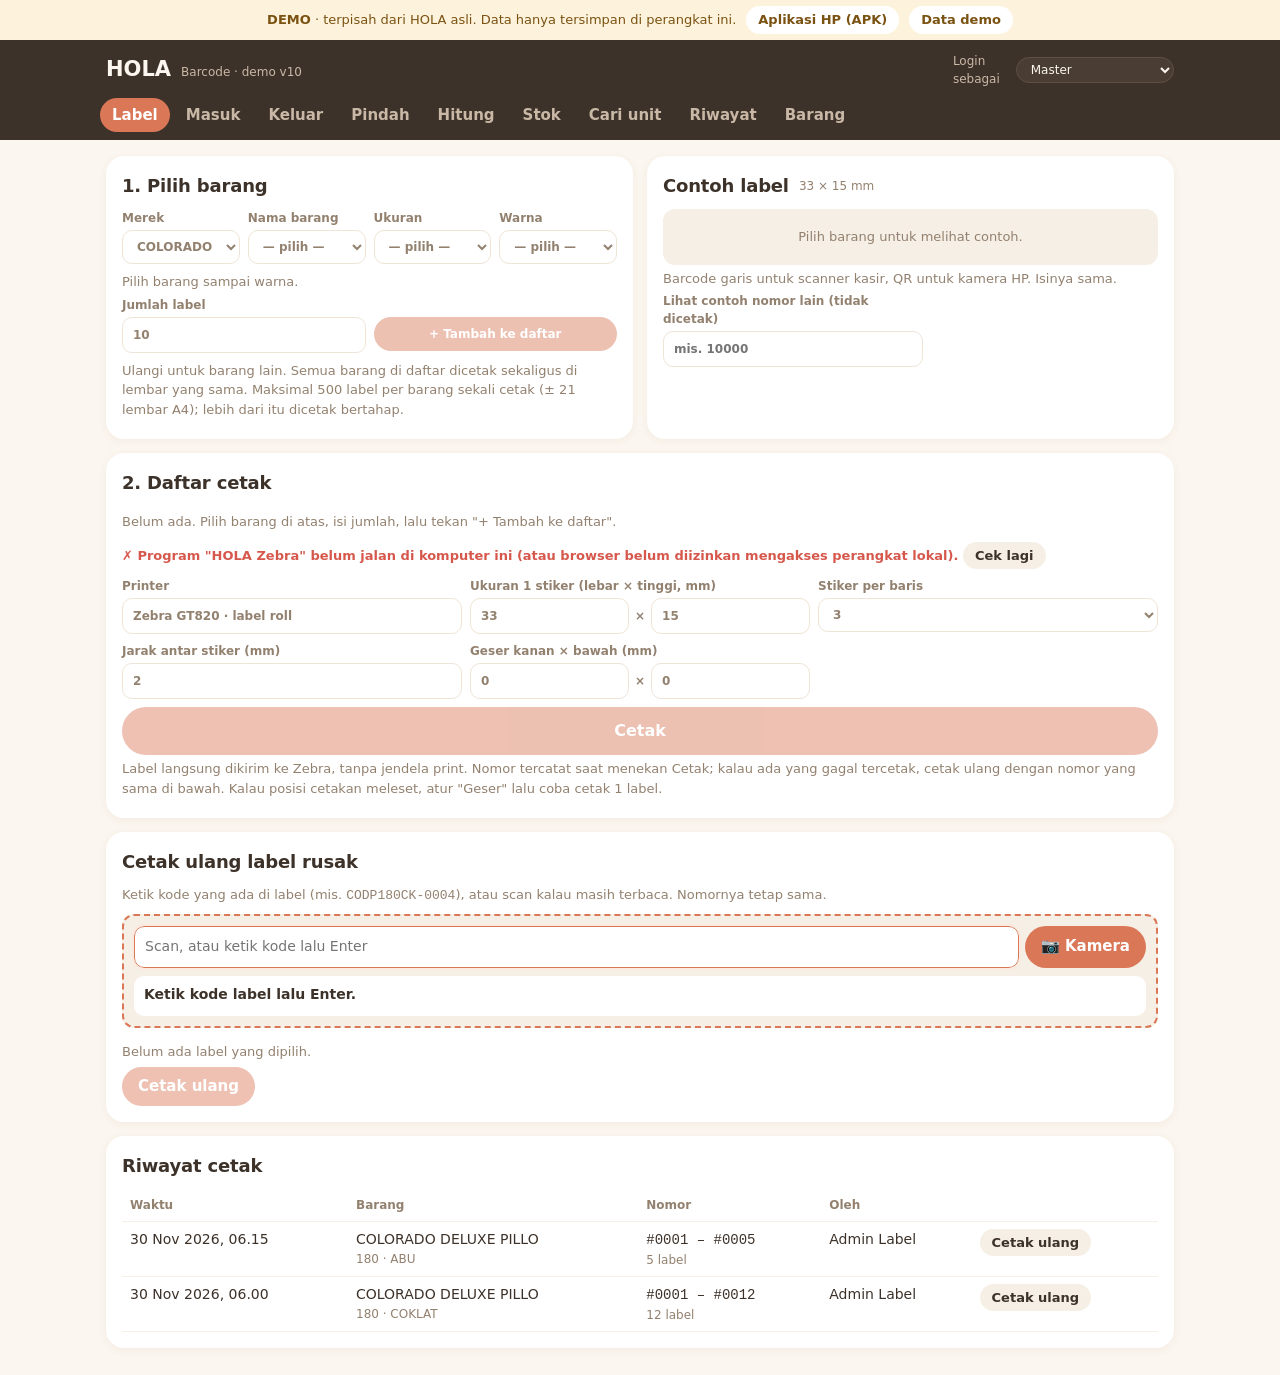
==== docs/demo-barcode/index.html @ 38157b5c "demo-barcode: index.html" ====
﻿<!doctype html>
<html lang="id">
<head>
<meta charset="utf-8">
<meta name="viewport" content="width=device-width, initial-scale=1">
<meta name="theme-color" content="#3D3229">
<title>HOLA Demo Barcode</title>
<link rel="icon" href="icons/icon-192.png">
<meta http-equiv="Cache-Control" content="no-cache">
<link rel="stylesheet" href="styles.css?v=10">
<style id="gayaHalaman"></style>
</head>
<body>
  <div class="demo-bar">
    <span><b>DEMO</b> · terpisah dari HOLA asli. Data hanya tersimpan di perangkat ini.</span>
    <a class="btn sm light" id="lnkApk" href="HOLA-Demo-Barcode.apk" style="text-decoration:none">Aplikasi HP (APK)</a>
    <button class="btn sm light" id="btnData">Data demo</button>
  </div>

  <header class="masthead">
    <div class="masthead-in">
      <div class="brand"><b>HOLA</b><span>Barcode · demo v10</span></div>
      <label class="peran">Login sebagai
        <select id="pilihPeran"></select>
      </label>
    </div>
    <nav class="tabs" id="tabs"></nav>
  </header>

  <main id="isi"></main>

  <div id="cetak" aria-hidden="true"></div>
  <div id="toast" role="status" aria-live="polite"></div>

  <dialog id="dlg"><div id="dlgIsi"></div></dialog>

  <script src="vendor/JsBarcode.code128.min.js"></script>
  <script src="vendor/qrcode.js"></script>
  <script src="vendor/html5-qrcode.min.js"></script>
  <script src="vendor/xlsx.full.min.js"></script>
  <script src="app.js?v=10"></script>
</body>
</html>
---- docs/demo-barcode/styles.css ----
:root{
  --paper:#FBF6EF; --card:#FFFFFF; --ink:#3D3229; --pen:#D97757; --pen-soft:#FBEAE0;
  --stamp:#D6584C; --stamp-soft:#FCEAE7; --tally:#5B8A5A; --tally-soft:#E9F2E6;
  --amber:#B7791F; --amber-soft:#FDF3DC;
  --rule:#EFE4D6; --rule-soft:#F6EFE5; --muted:#93816F;
  --sans:'Nunito',system-ui,-apple-system,'Segoe UI',Roboto,sans-serif;
  --r-lg:18px; --r-md:12px; --r-pill:999px;
  --shadow:0 2px 10px rgba(96,68,44,.06);
}
*{box-sizing:border-box}
html,body{margin:0;padding:0}
body{background:var(--paper);color:var(--ink);font-family:var(--sans);font-size:15px;line-height:1.5;-webkit-text-size-adjust:100%}
button,input,select,textarea{font:inherit;color:inherit}
h1,h2,h3{margin:0;font-weight:800;letter-spacing:-.01em}
h2{font-size:18px} h3{font-size:15px}
[hidden]{display:none !important}

.demo-bar{background:var(--amber-soft);color:#7A5212;font-size:13px;padding:6px 16px;display:flex;gap:10px;align-items:center;justify-content:center;flex-wrap:wrap;text-align:center}
.masthead{background:var(--ink);color:#FBF6EF;position:sticky;top:0;z-index:20}
.masthead-in{max-width:1100px;margin:0 auto;padding:12px 16px 6px;display:flex;align-items:center;gap:12px;flex-wrap:wrap}
.brand{display:flex;align-items:baseline;gap:10px}
.brand b{font-size:21px;font-weight:800}
.brand span{font-size:12px;color:#C9B8A6}
.peran{margin-left:auto;font-size:12px;color:#C9B8A6;display:flex;align-items:center;gap:6px}
.peran select{background:#4A3E34;color:#FBF6EF;border:1px solid #5d4f43;border-radius:var(--r-pill);padding:4px 10px}
.tabs{max-width:1100px;margin:0 auto;padding:4px 10px 8px;display:flex;gap:4px;overflow-x:auto;scrollbar-width:none}
.tabs::-webkit-scrollbar{display:none}
.tabs button{background:none;border:0;color:#C9B8A6;padding:6px 12px;border-radius:var(--r-pill);white-space:nowrap;cursor:pointer;font-weight:700}
.tabs button.on{background:var(--pen);color:#fff}

main{max-width:1100px;margin:0 auto;padding:16px}
.card{background:var(--card);border-radius:var(--r-lg);box-shadow:var(--shadow);padding:16px;margin-bottom:14px}
.card-hd{display:flex;align-items:center;gap:10px;flex-wrap:wrap;margin-bottom:10px}
.card-hd .kanan{margin-left:auto;display:flex;gap:8px;flex-wrap:wrap}
.hint{color:var(--muted);font-size:13px;margin:4px 0}
.grid2{display:grid;gap:14px;grid-template-columns:repeat(auto-fit,minmax(min(380px,100%),1fr))}
.grid2>*{min-width:0}

label.f{display:flex;flex-direction:column;gap:3px;font-size:12px;color:var(--muted);font-weight:700;min-width:0}
input,select,textarea{background:#fff;border:1px solid var(--rule);border-radius:10px;padding:8px 10px;min-width:0;width:100%}
input:focus,select:focus,textarea:focus{outline:2px solid var(--pen-soft);border-color:var(--pen)}
.row{display:grid;gap:8px;grid-template-columns:repeat(2,minmax(0,1fr));margin-bottom:8px}
.row.c4{grid-template-columns:repeat(2,minmax(0,1fr))}
@media(min-width:620px){.row.c4{grid-template-columns:repeat(4,minmax(0,1fr))}.row.c3{grid-template-columns:repeat(3,minmax(0,1fr))}}
.row.c1{grid-template-columns:1fr}
.cek{display:flex;align-items:center;gap:6px;font-size:13px}
.cek input{width:auto}

.btn{background:var(--pen);color:#fff;border:0;border-radius:var(--r-pill);padding:8px 16px;font-weight:800;cursor:pointer;white-space:nowrap}
.btn:disabled{opacity:.45;cursor:not-allowed}
.btn.quiet{background:var(--rule-soft);color:var(--ink)}
.btn.ok{background:var(--tally)}
.btn.bad{background:var(--stamp)}
.btn.sm{padding:4px 12px;font-size:13px}
.btn.light{background:#fff;color:#7A5212}
.btn.besar{padding:12px 20px;font-size:16px;width:100%}

/* scan box */
.scan{border:2px dashed var(--rule);border-radius:var(--r-md);padding:10px;margin:8px 0;background:var(--rule-soft)}
.scan.aktif{border-color:var(--pen)}
.scan-row{display:flex;gap:6px}
.scan-in{font-family:ui-monospace,Consolas,monospace;font-size:16px;text-transform:uppercase}
.scan-in::placeholder{text-transform:none;font-family:var(--sans);font-size:14px}
.scan-status{margin-top:8px;padding:8px 10px;border-radius:10px;font-weight:700;font-size:14px;background:#fff;min-height:40px}
.scan-status.ok{background:var(--tally-soft);color:#2F5A2E}
.scan-status.bad{background:var(--stamp-soft);color:#9B2C22}
.scan-status.warn{background:var(--amber-soft);color:#7A5212}
.kamera{margin-top:8px;border-radius:var(--r-md);overflow:hidden;background:#000}
.kamera video{width:100% !important;display:block}

/* chips & lists */
.grup{border-top:1px solid var(--rule-soft);padding:8px 0}
.grup:first-child{border-top:0}
.grup-hd{display:flex;gap:8px;align-items:baseline;flex-wrap:wrap}
.grup-hd b{font-size:14px}
.grup-hd .n{margin-left:auto;font-weight:800;color:var(--pen)}
.chips{display:flex;flex-wrap:wrap;gap:4px;margin-top:4px}
.chip{display:inline-flex;align-items:center;gap:4px;background:var(--rule-soft);border-radius:var(--r-pill);padding:2px 10px;font-size:13px;font-weight:700;font-family:ui-monospace,Consolas,monospace}
.chip.ok{background:var(--tally-soft);color:#2F5A2E}
.chip.bad{background:var(--stamp-soft);color:#9B2C22}
.chip.warn{background:var(--amber-soft);color:#7A5212}
.chip button{border:0;background:none;padding:0 0 0 2px;cursor:pointer;font-weight:900;color:inherit;opacity:.6}
.kosong{color:var(--muted);font-size:13px;padding:6px 0}
.badge{display:inline-block;border-radius:var(--r-pill);padding:1px 9px;font-size:11px;font-weight:800;letter-spacing:.03em;background:var(--rule-soft)}
.b-MASUK,.b-RETUR{background:var(--tally-soft);color:#2F5A2E}
.b-KELUAR{background:var(--stamp-soft);color:#9B2C22}
.b-PINDAH{background:#E6EEF7;color:#2C4E77}
.b-DICETAK,.b-CETAK{background:var(--pen-soft);color:#9A4B2E}
.b-HITUNG{background:var(--amber-soft);color:#7A5212}

.besar-n{font-size:40px;font-weight:900;line-height:1}
.ringkas{display:flex;gap:16px;flex-wrap:wrap;align-items:flex-end;margin:6px 0 10px}
.ringkas div span{display:block;font-size:12px;color:var(--muted);font-weight:700}

.tbl-wrap{overflow-x:auto}
table{border-collapse:collapse;width:100%;font-size:14px}
th,td{text-align:left;padding:7px 8px;border-bottom:1px solid var(--rule-soft);vertical-align:top}
th{font-size:12px;color:var(--muted);font-weight:800;white-space:nowrap}
td.n,th.n{text-align:right;white-space:nowrap}
tr.klik{cursor:pointer}
tr.klik:hover td{background:var(--rule-soft)}
.sub{display:block;font-size:12px;color:var(--muted)}
.mono{font-family:ui-monospace,Consolas,monospace}

.lini{list-style:none;margin:0;padding:0}
.lini li{display:grid;grid-template-columns:auto 1fr;gap:4px 10px;padding:8px 0;border-bottom:1px solid var(--rule-soft)}
.lini li time{font-size:12px;color:var(--muted);white-space:nowrap}

.ent{border-bottom:1px solid var(--rule-soft);padding:10px 0}
.ent-hd{display:flex;gap:8px;flex-wrap:wrap;align-items:center;font-size:13px}
.ent-hd time{color:var(--muted)}

/* label preview */
.pratinjau{display:flex;justify-content:center;padding:12px;background:var(--rule-soft);border-radius:var(--r-md);overflow:auto}
.pratinjau .lbl{background:#fff;box-shadow:0 1px 6px rgba(0,0,0,.15)}

/* label itself (screen and print) */
.lbl{position:relative;overflow:hidden;color:#000;background:#fff;display:flex;flex-direction:column;font-family:Arial,Helvetica,sans-serif}
.lbl .bc svg{display:block;width:100%}
.lbl .bawah{display:flex;gap:2mm;align-items:center;flex:1;min-height:0}
.lbl .qr svg{display:block;width:100%;height:100%}
.lbl .qr{flex:none}
.lbl .teks{display:flex;flex-direction:column;min-width:0;line-height:1.1}
.lbl .nama{font-weight:700;overflow:hidden;text-overflow:ellipsis}
.lbl .no{font-weight:900;letter-spacing:.02em}
.lbl .kode{font-family:'Courier New',monospace}
.lbl.garis{outline:.2mm dashed #999;outline-offset:-.1mm}
.lbl.kosong-sel{visibility:hidden}

dialog{border:0;border-radius:var(--r-lg);padding:18px;max-width:min(560px,calc(100vw - 32px));width:100%;box-shadow:0 18px 44px rgba(61,50,41,.25)}
dialog::backdrop{background:rgba(46,37,29,.45)}
.dlg-aksi{display:flex;gap:8px;justify-content:flex-end;flex-wrap:wrap;margin-top:14px}

#toast{position:fixed;left:50%;bottom:20px;transform:translateX(-50%);background:var(--ink);color:#fff;padding:10px 18px;border-radius:var(--r-pill);font-weight:700;font-size:14px;opacity:0;transition:opacity .2s;pointer-events:none;z-index:50;max-width:calc(100vw - 32px);text-align:center}
#toast.on{opacity:1}

#cetak{display:none}
@media print{
  body{background:#fff}
  body>*:not(#cetak){display:none !important}
  #cetak{display:block}
  *{-webkit-print-color-adjust:exact;print-color-adjust:exact}
}
#cetak .lembar{width:210mm;height:296.5mm;display:grid;overflow:hidden;page-break-after:always;break-after:page}
#cetak .lembar:last-child{page-break-after:auto;break-after:auto}
#cetak .nota{display:flex;justify-content:center;page-break-after:always;break-after:page}
#cetak .nota:last-child{page-break-after:auto;break-after:auto}

@media(max-width:620px){
  main{padding:10px}
  .card{padding:12px;border-radius:14px}
  .masthead-in{padding:10px 12px 4px}
  .besar-n{font-size:34px}
}
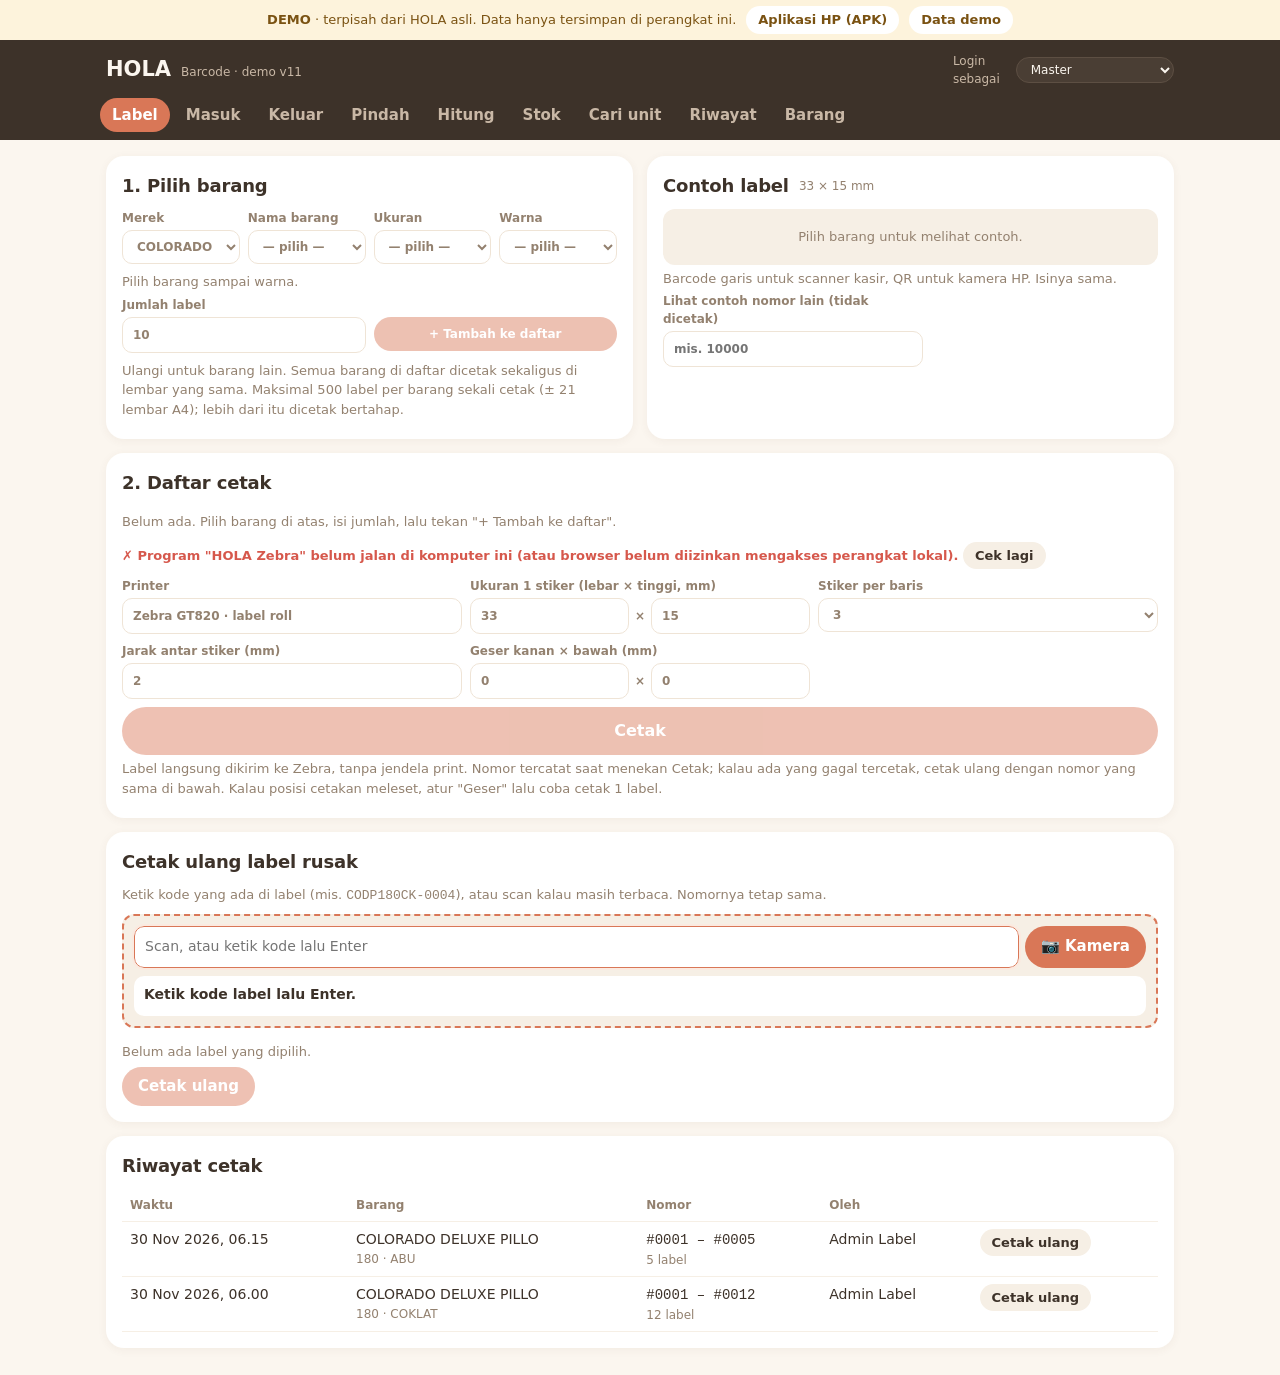
==== commit b98939bb: "demo-barcode: index.html" ====
--- a/docs/demo-barcode/index.html
+++ b/docs/demo-barcode/index.html
@@ -7,7 +7,7 @@
 <title>HOLA Demo Barcode</title>
 <link rel="icon" href="icons/icon-192.png">
 <meta http-equiv="Cache-Control" content="no-cache">
-<link rel="stylesheet" href="styles.css?v=10">
+<link rel="stylesheet" href="styles.css?v=11">
 <style id="gayaHalaman"></style>
 </head>
 <body>
@@ -19,7 +19,7 @@
 
   <header class="masthead">
     <div class="masthead-in">
-      <div class="brand"><b>HOLA</b><span>Barcode · demo v10</span></div>
+      <div class="brand"><b>HOLA</b><span>Barcode · demo v11</span></div>
       <label class="peran">Login sebagai
         <select id="pilihPeran"></select>
       </label>
@@ -38,6 +38,6 @@
   <script src="vendor/qrcode.js"></script>
   <script src="vendor/html5-qrcode.min.js"></script>
   <script src="vendor/xlsx.full.min.js"></script>
-  <script src="app.js?v=10"></script>
+  <script src="app.js?v=11"></script>
 </body>
 </html>
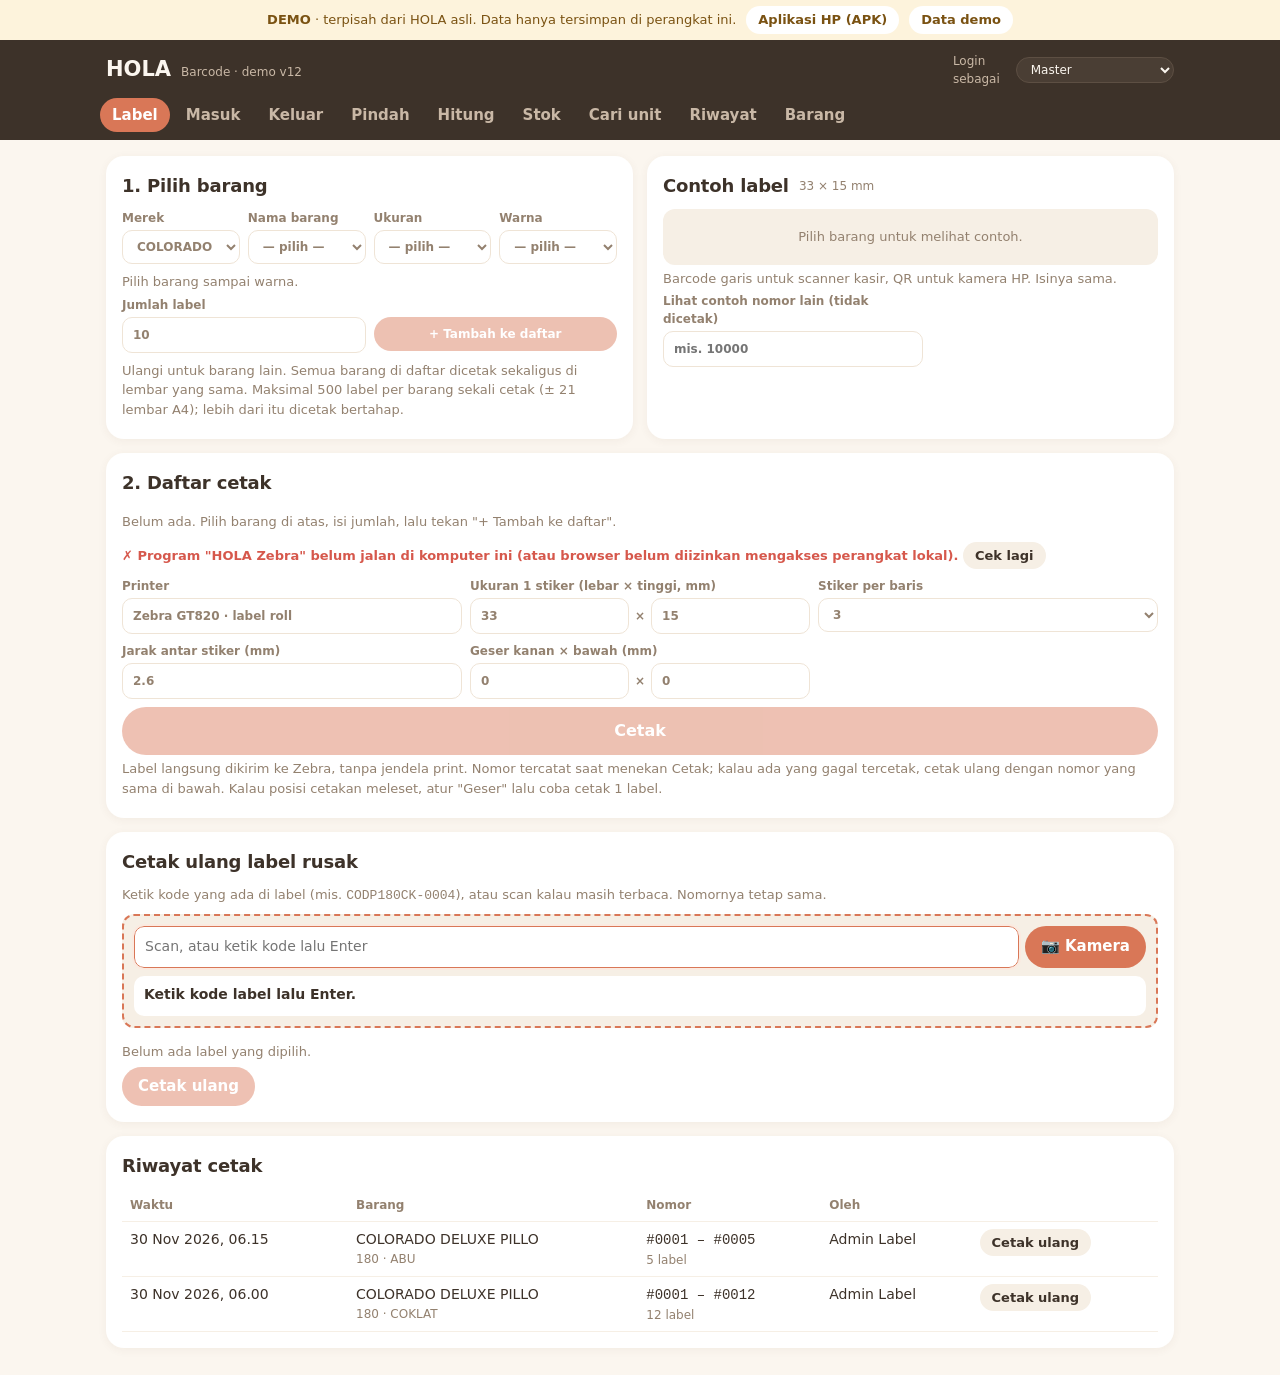
==== commit e1b47e24: "demo-barcode: index.html" ====
--- a/docs/demo-barcode/index.html
+++ b/docs/demo-barcode/index.html
@@ -7,7 +7,7 @@
 <title>HOLA Demo Barcode</title>
 <link rel="icon" href="icons/icon-192.png">
 <meta http-equiv="Cache-Control" content="no-cache">
-<link rel="stylesheet" href="styles.css?v=11">
+<link rel="stylesheet" href="styles.css?v=12">
 <style id="gayaHalaman"></style>
 </head>
 <body>
@@ -19,7 +19,7 @@
 
   <header class="masthead">
     <div class="masthead-in">
-      <div class="brand"><b>HOLA</b><span>Barcode · demo v11</span></div>
+      <div class="brand"><b>HOLA</b><span>Barcode · demo v12</span></div>
       <label class="peran">Login sebagai
         <select id="pilihPeran"></select>
       </label>
@@ -38,6 +38,6 @@
   <script src="vendor/qrcode.js"></script>
   <script src="vendor/html5-qrcode.min.js"></script>
   <script src="vendor/xlsx.full.min.js"></script>
-  <script src="app.js?v=11"></script>
+  <script src="app.js?v=12"></script>
 </body>
 </html>
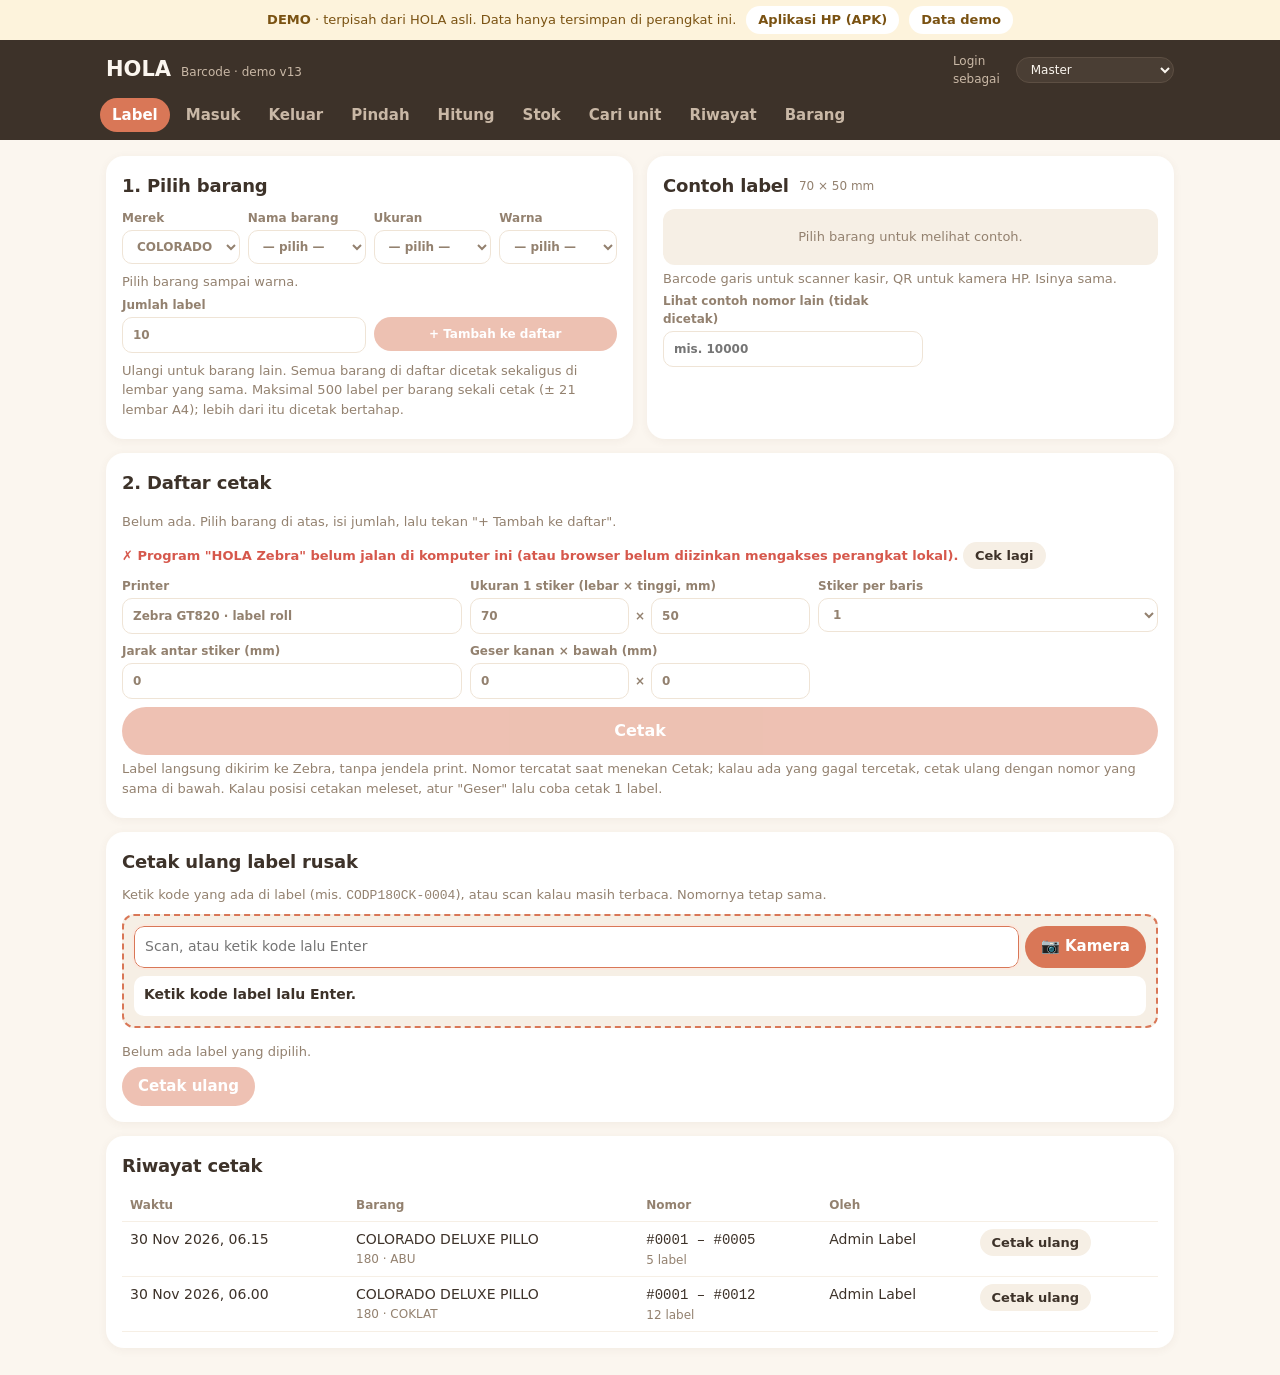
==== commit 950ff4fc: "demo-barcode: index.html" ====
--- a/docs/demo-barcode/index.html
+++ b/docs/demo-barcode/index.html
@@ -7,7 +7,7 @@
 <title>HOLA Demo Barcode</title>
 <link rel="icon" href="icons/icon-192.png">
 <meta http-equiv="Cache-Control" content="no-cache">
-<link rel="stylesheet" href="styles.css?v=12">
+<link rel="stylesheet" href="styles.css?v=13">
 <style id="gayaHalaman"></style>
 </head>
 <body>
@@ -19,7 +19,7 @@
 
   <header class="masthead">
     <div class="masthead-in">
-      <div class="brand"><b>HOLA</b><span>Barcode · demo v12</span></div>
+      <div class="brand"><b>HOLA</b><span>Barcode · demo v13</span></div>
       <label class="peran">Login sebagai
         <select id="pilihPeran"></select>
       </label>
@@ -38,6 +38,6 @@
   <script src="vendor/qrcode.js"></script>
   <script src="vendor/html5-qrcode.min.js"></script>
   <script src="vendor/xlsx.full.min.js"></script>
-  <script src="app.js?v=12"></script>
+  <script src="app.js?v=13"></script>
 </body>
 </html>
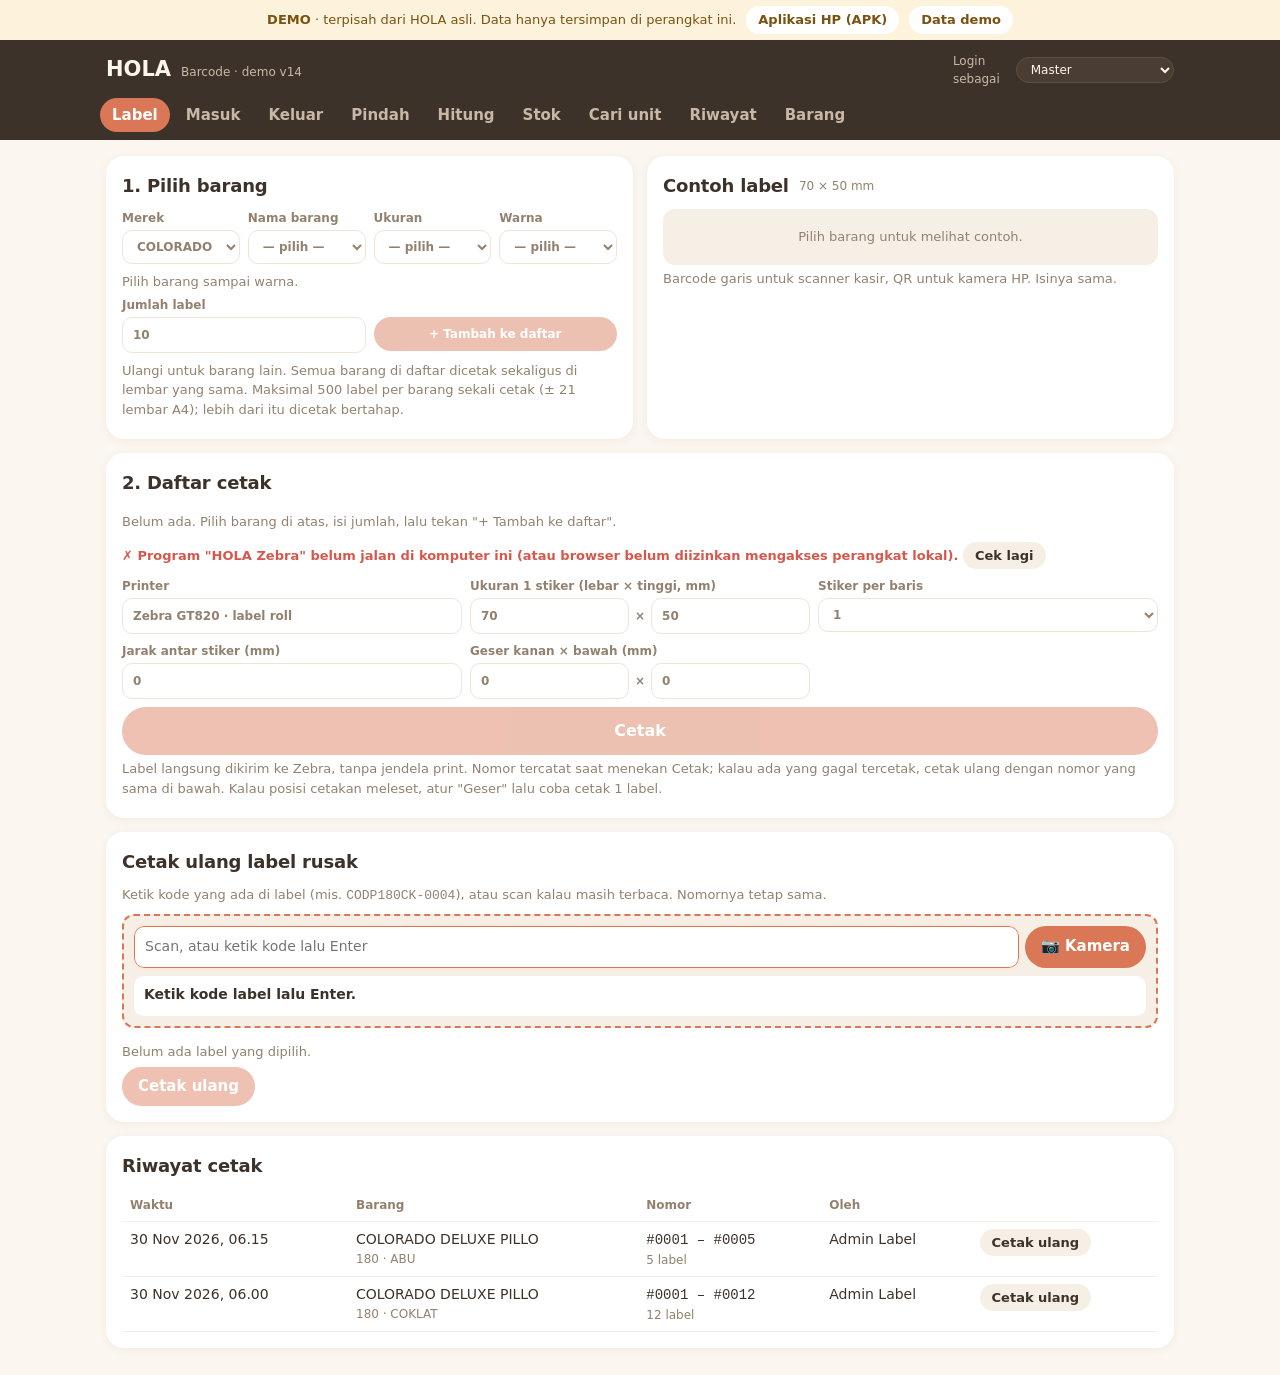
==== commit 40af270d: "demo-barcode: index.html" ====
--- a/docs/demo-barcode/index.html
+++ b/docs/demo-barcode/index.html
@@ -7,7 +7,7 @@
 <title>HOLA Demo Barcode</title>
 <link rel="icon" href="icons/icon-192.png">
 <meta http-equiv="Cache-Control" content="no-cache">
-<link rel="stylesheet" href="styles.css?v=13">
+<link rel="stylesheet" href="styles.css?v=14">
 <style id="gayaHalaman"></style>
 </head>
 <body>
@@ -19,7 +19,7 @@
 
   <header class="masthead">
     <div class="masthead-in">
-      <div class="brand"><b>HOLA</b><span>Barcode · demo v13</span></div>
+      <div class="brand"><b>HOLA</b><span>Barcode · demo v14</span></div>
       <label class="peran">Login sebagai
         <select id="pilihPeran"></select>
       </label>
@@ -38,6 +38,6 @@
   <script src="vendor/qrcode.js"></script>
   <script src="vendor/html5-qrcode.min.js"></script>
   <script src="vendor/xlsx.full.min.js"></script>
-  <script src="app.js?v=13"></script>
+  <script src="app.js?v=14"></script>
 </body>
 </html>
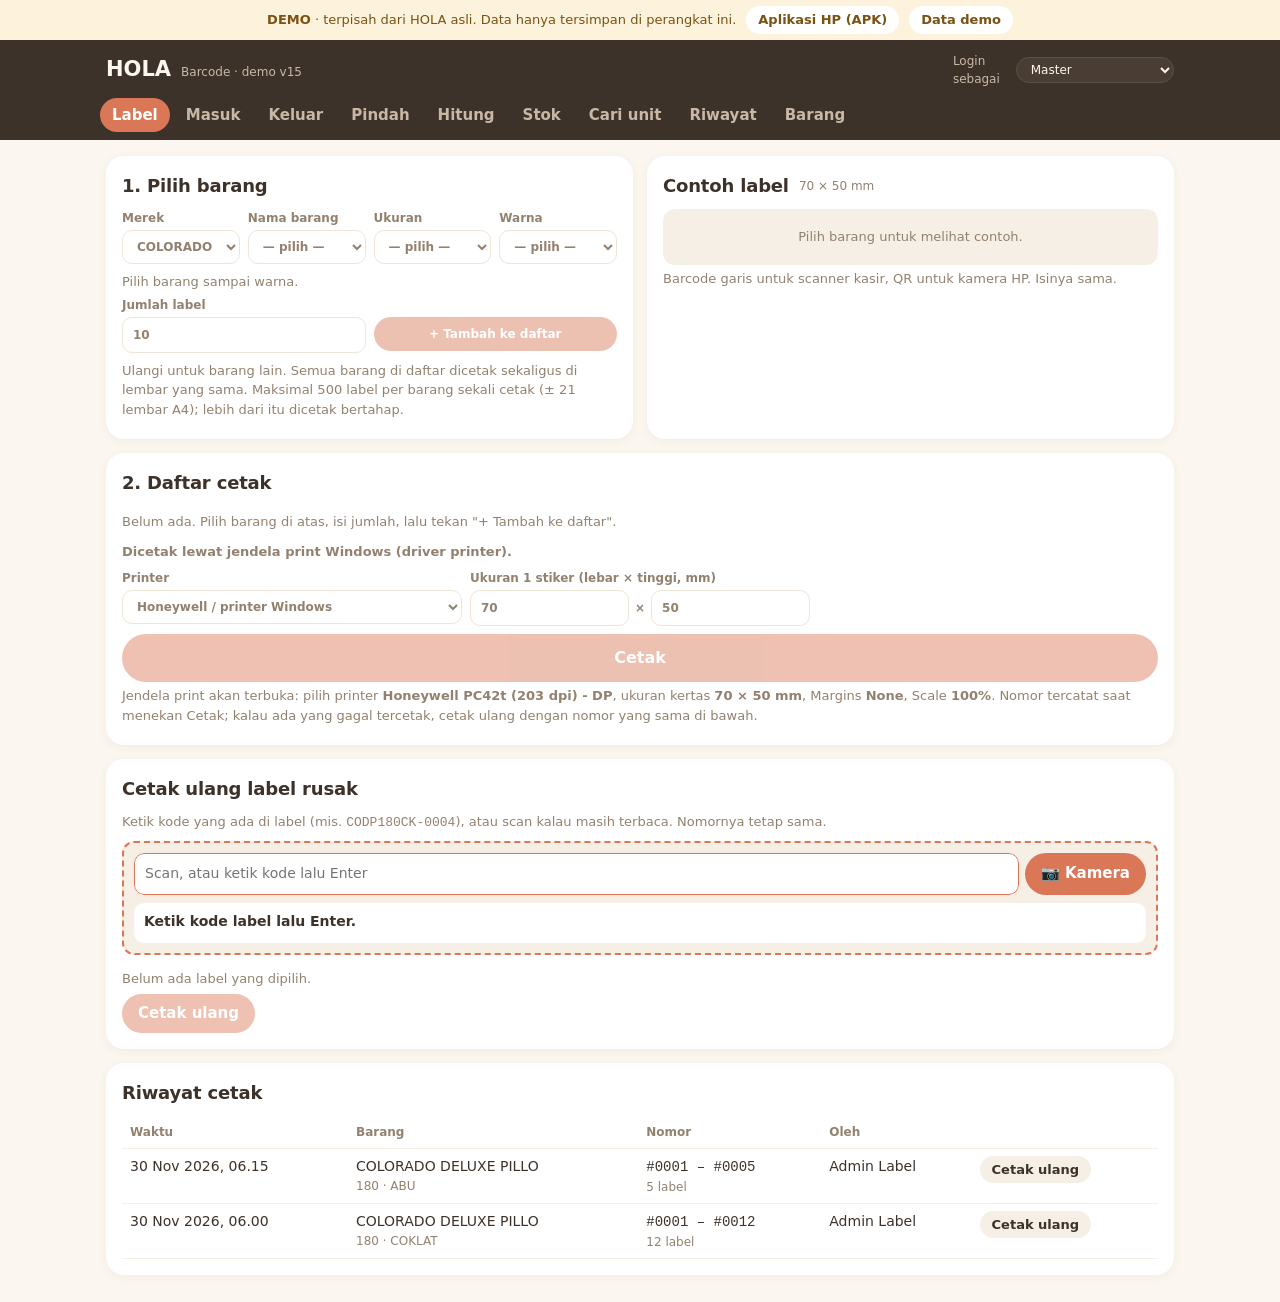
==== commit dce809fa: "demo-barcode: index.html" ====
--- a/docs/demo-barcode/index.html
+++ b/docs/demo-barcode/index.html
@@ -7,7 +7,7 @@
 <title>HOLA Demo Barcode</title>
 <link rel="icon" href="icons/icon-192.png">
 <meta http-equiv="Cache-Control" content="no-cache">
-<link rel="stylesheet" href="styles.css?v=14">
+<link rel="stylesheet" href="styles.css?v=15">
 <style id="gayaHalaman"></style>
 </head>
 <body>
@@ -19,7 +19,7 @@
 
   <header class="masthead">
     <div class="masthead-in">
-      <div class="brand"><b>HOLA</b><span>Barcode · demo v14</span></div>
+      <div class="brand"><b>HOLA</b><span>Barcode · demo v15</span></div>
       <label class="peran">Login sebagai
         <select id="pilihPeran"></select>
       </label>
@@ -38,6 +38,6 @@
   <script src="vendor/qrcode.js"></script>
   <script src="vendor/html5-qrcode.min.js"></script>
   <script src="vendor/xlsx.full.min.js"></script>
-  <script src="app.js?v=14"></script>
+  <script src="app.js?v=15"></script>
 </body>
 </html>
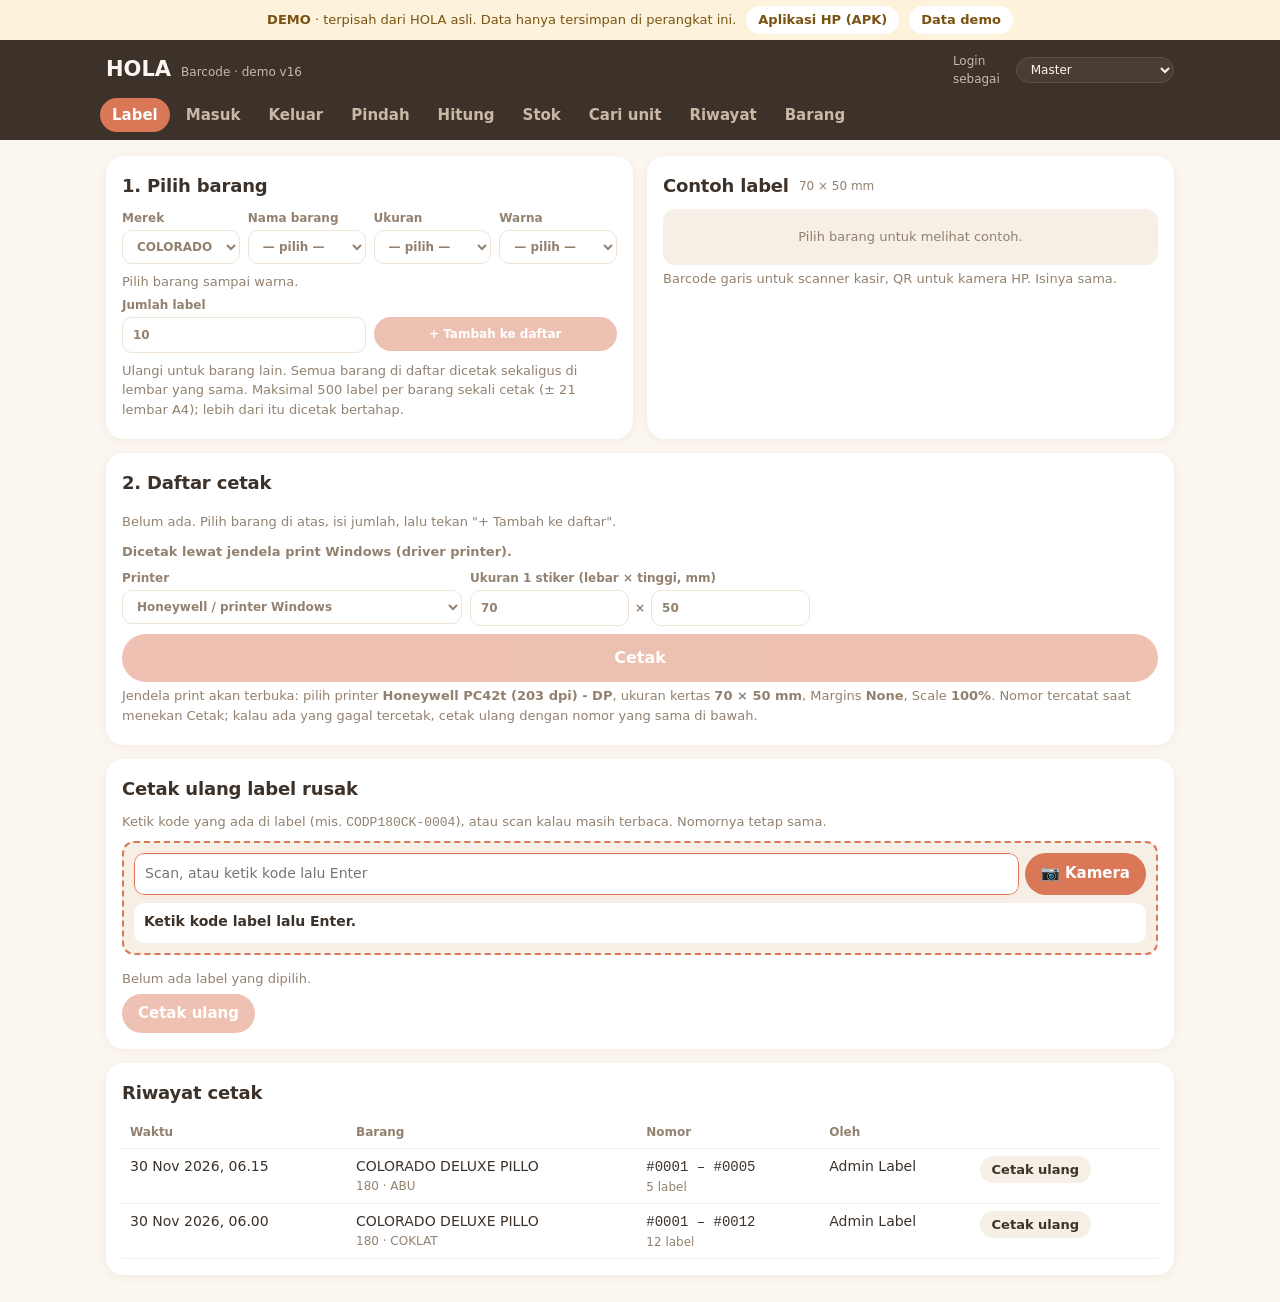
==== commit bcd2744e: "demo-barcode: index.html" ====
--- a/docs/demo-barcode/index.html
+++ b/docs/demo-barcode/index.html
@@ -7,7 +7,7 @@
 <title>HOLA Demo Barcode</title>
 <link rel="icon" href="icons/icon-192.png">
 <meta http-equiv="Cache-Control" content="no-cache">
-<link rel="stylesheet" href="styles.css?v=15">
+<link rel="stylesheet" href="styles.css?v=16">
 <style id="gayaHalaman"></style>
 </head>
 <body>
@@ -19,7 +19,7 @@
 
   <header class="masthead">
     <div class="masthead-in">
-      <div class="brand"><b>HOLA</b><span>Barcode · demo v15</span></div>
+      <div class="brand"><b>HOLA</b><span>Barcode · demo v16</span></div>
       <label class="peran">Login sebagai
         <select id="pilihPeran"></select>
       </label>
@@ -38,6 +38,6 @@
   <script src="vendor/qrcode.js"></script>
   <script src="vendor/html5-qrcode.min.js"></script>
   <script src="vendor/xlsx.full.min.js"></script>
-  <script src="app.js?v=15"></script>
+  <script src="app.js?v=16"></script>
 </body>
 </html>
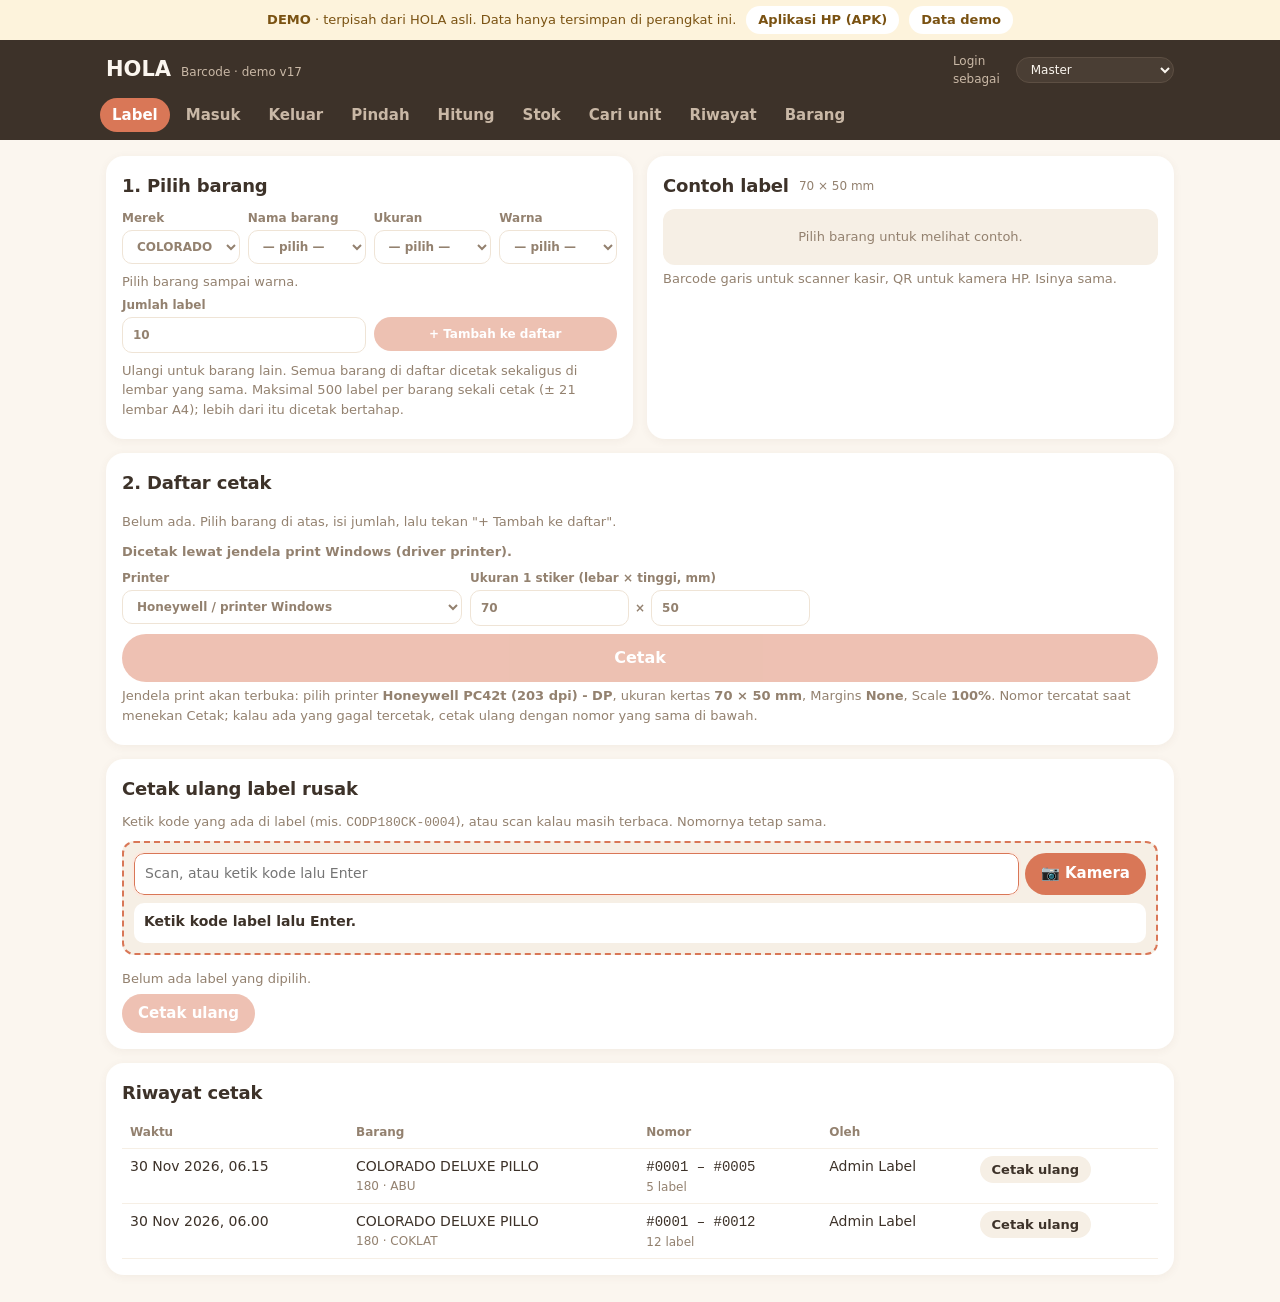
==== commit de61c32f: "demo-barcode: index.html" ====
--- a/docs/demo-barcode/index.html
+++ b/docs/demo-barcode/index.html
@@ -7,7 +7,7 @@
 <title>HOLA Demo Barcode</title>
 <link rel="icon" href="icons/icon-192.png">
 <meta http-equiv="Cache-Control" content="no-cache">
-<link rel="stylesheet" href="styles.css?v=16">
+<link rel="stylesheet" href="styles.css?v=17">
 <style id="gayaHalaman"></style>
 </head>
 <body>
@@ -19,7 +19,7 @@
 
   <header class="masthead">
     <div class="masthead-in">
-      <div class="brand"><b>HOLA</b><span>Barcode · demo v16</span></div>
+      <div class="brand"><b>HOLA</b><span>Barcode · demo v17</span></div>
       <label class="peran">Login sebagai
         <select id="pilihPeran"></select>
       </label>
@@ -38,6 +38,6 @@
   <script src="vendor/qrcode.js"></script>
   <script src="vendor/html5-qrcode.min.js"></script>
   <script src="vendor/xlsx.full.min.js"></script>
-  <script src="app.js?v=16"></script>
+  <script src="app.js?v=17"></script>
 </body>
 </html>
